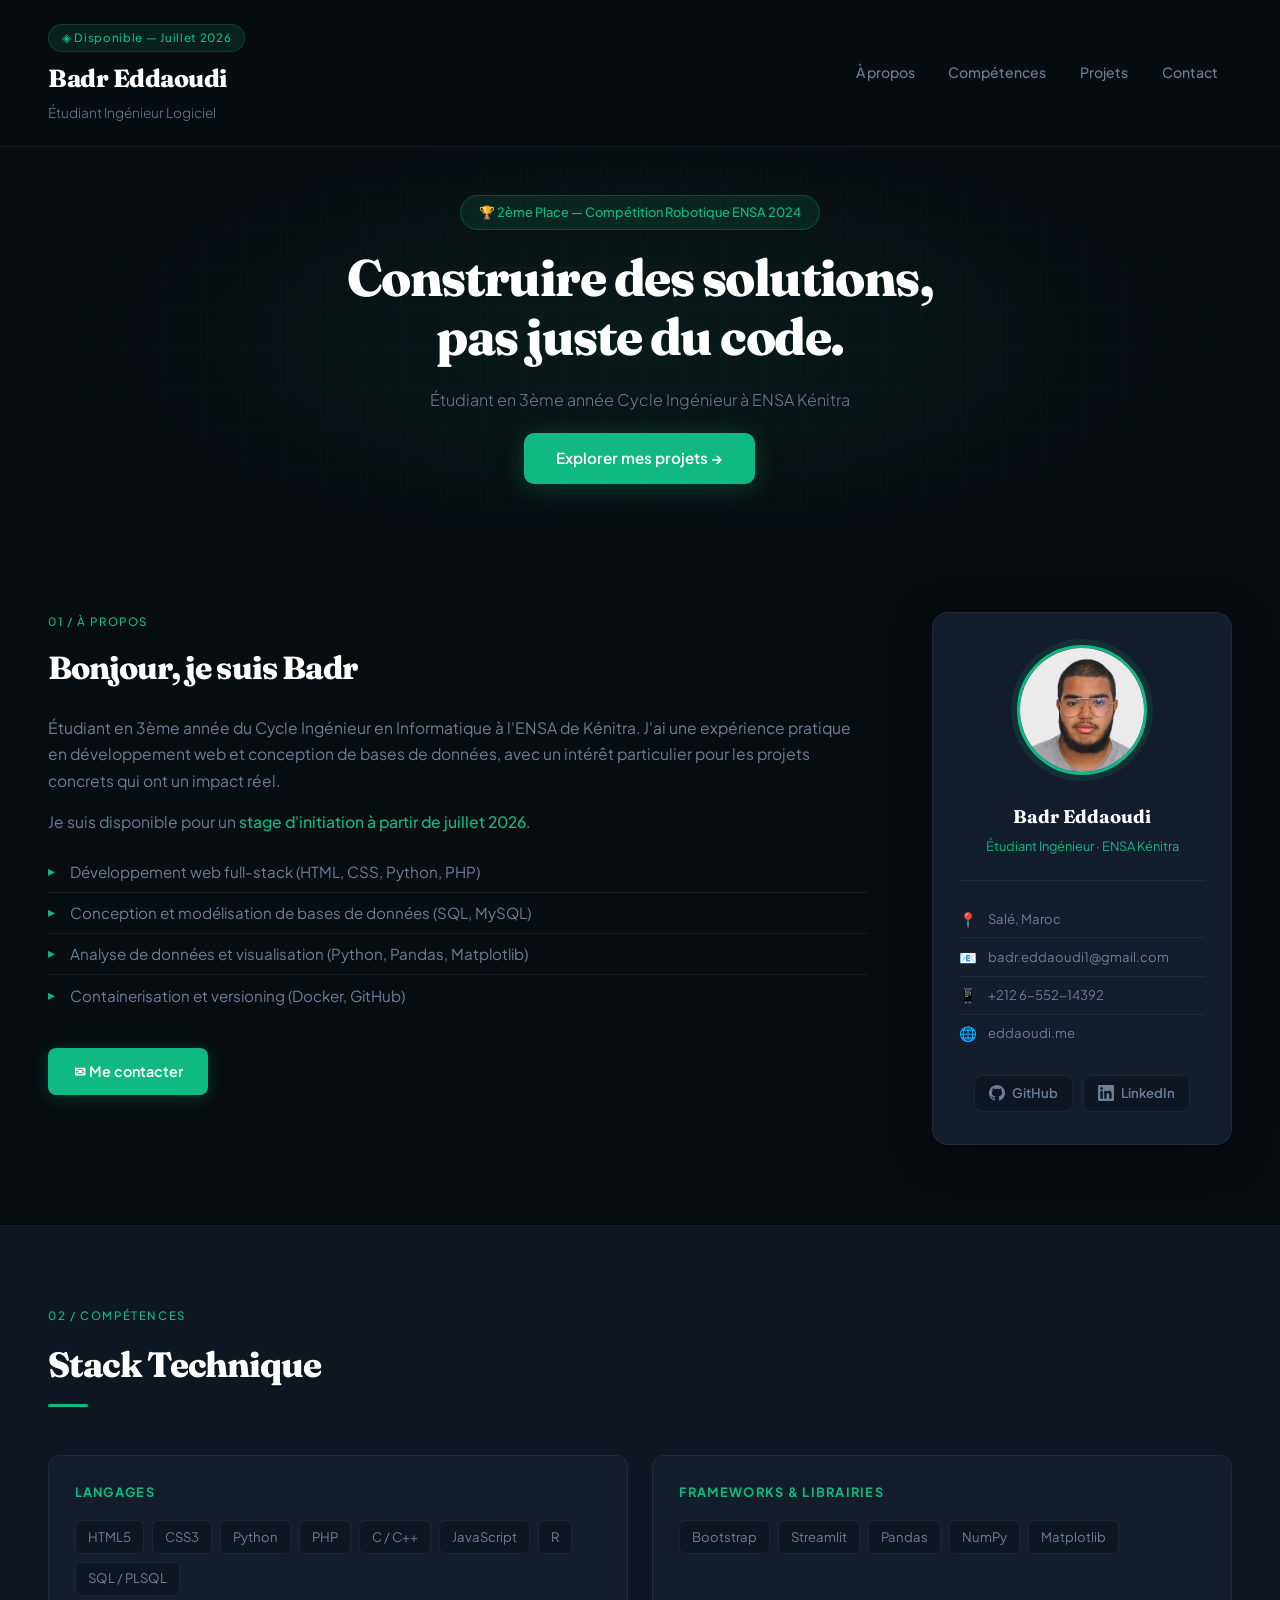
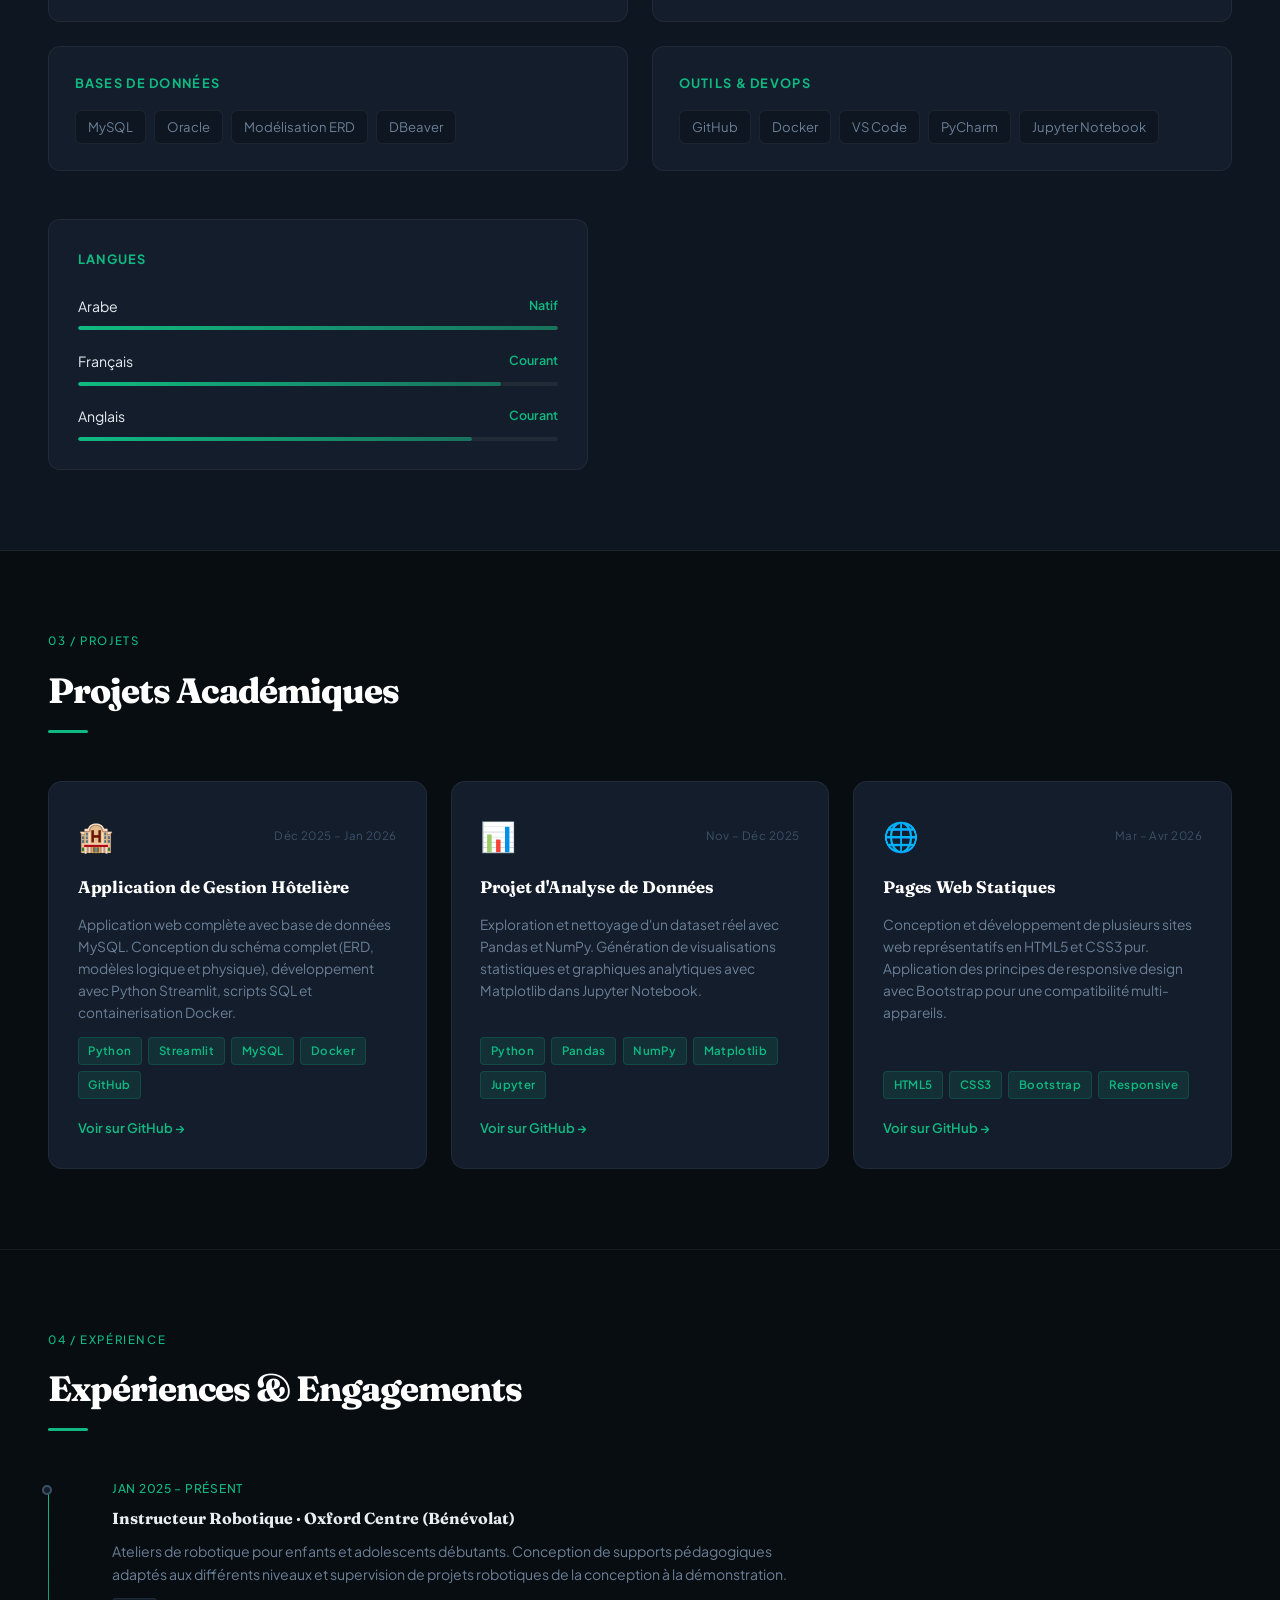
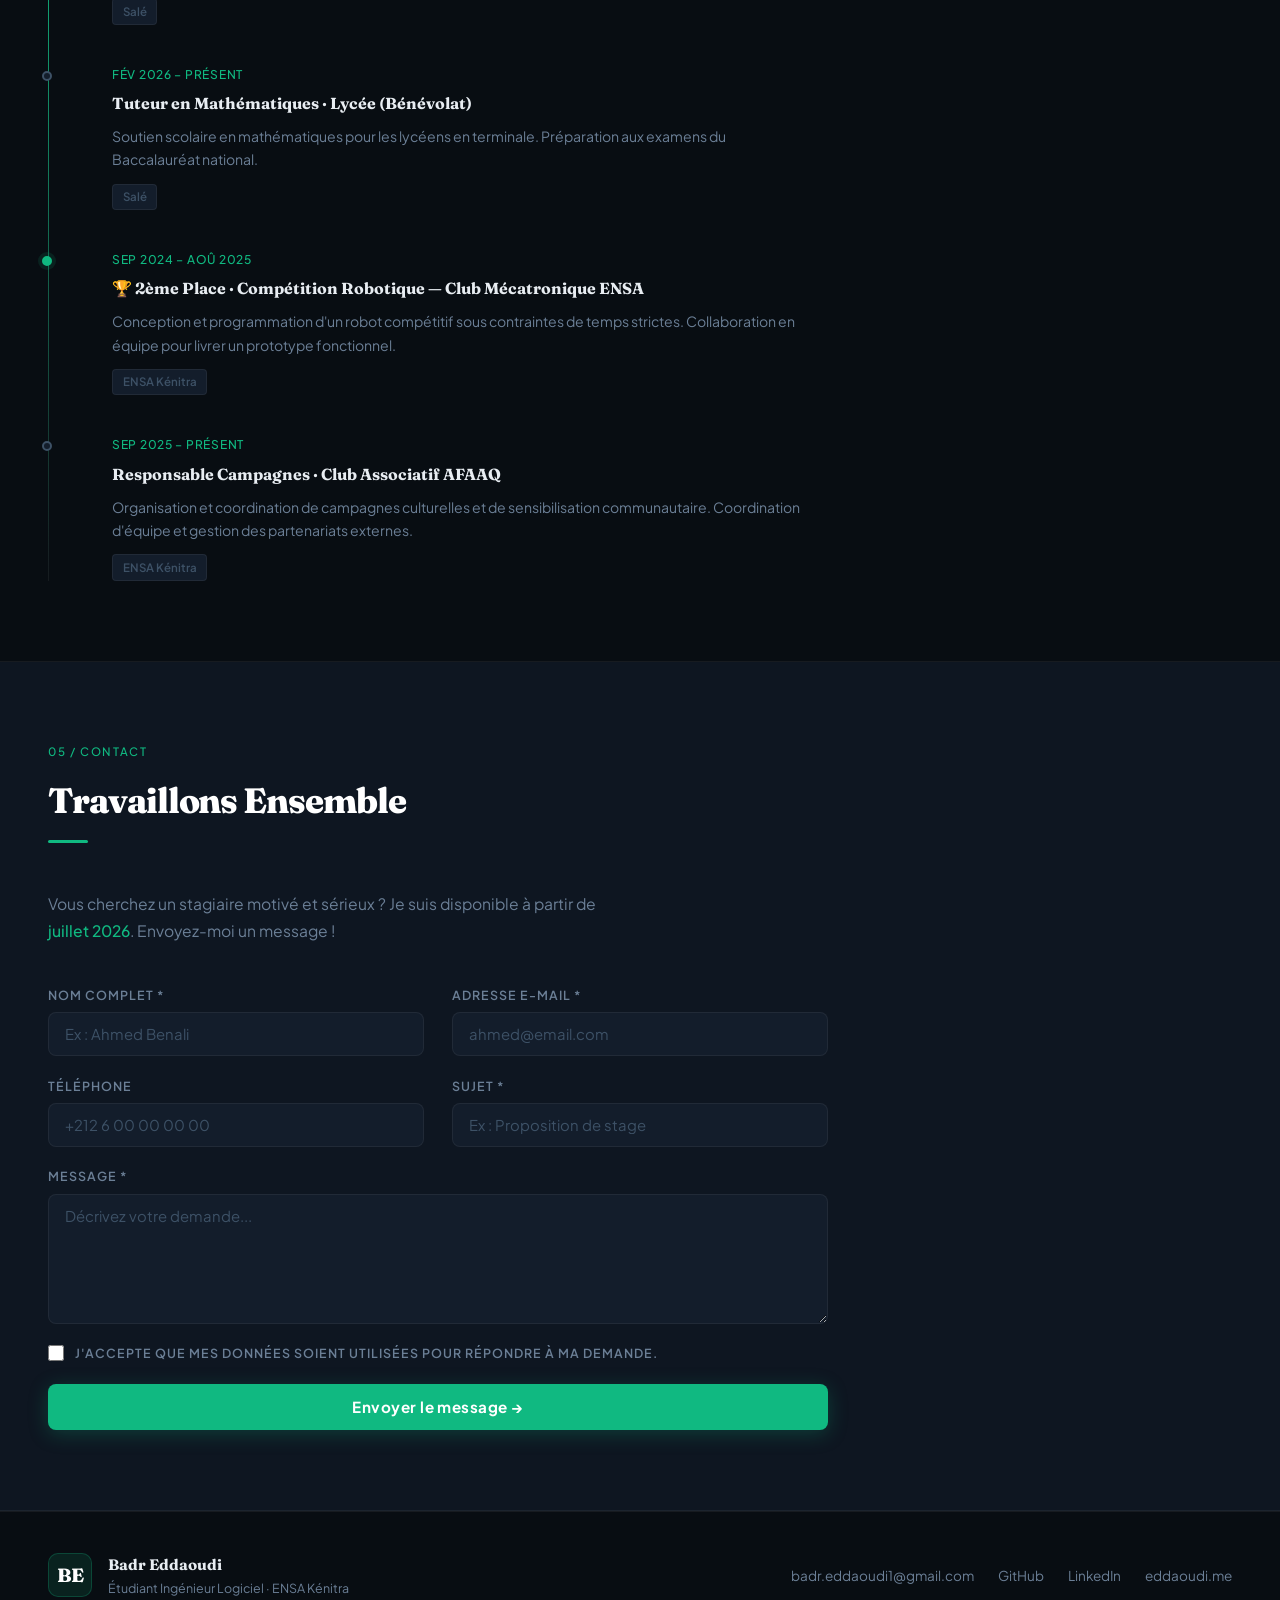
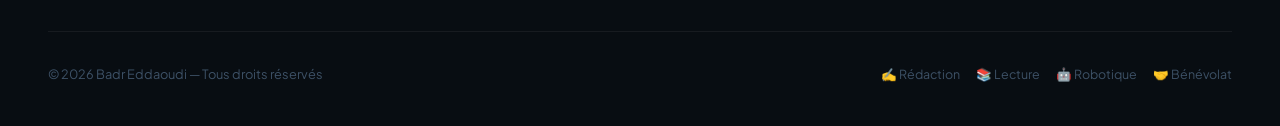
==== index.html @ dc7d077b "Add files via upload" ====
<!DOCTYPE html>
<html lang="fr">
<head>
  <meta charset="UTF-8">
  <meta name="viewport" content="width=device-width, initial-scale=1.0">
  <title>Badr Eddaoudi — Portfolio</title>
  <link href="https://fonts.googleapis.com/css2?family=Plus+Jakarta+Sans:wght@300;400;500;600;700;800&family=Fraunces:ital,opsz,wght@0,9..144,300;0,9..144,600;0,9..144,700;1,9..144,300&display=swap" rel="stylesheet">
  <link rel="stylesheet" href="style.css">
</head>
<body>

  <!-- HEADER -->
  <header>
    <div class="header-identite">
      <span class="header-tag">◈ Disponible — Juillet 2026</span>
      <h1>Badr Eddaoudi</h1>
      <h2>Étudiant Ingénieur Logiciel</h2>
    </div>
    <nav>
      <a href="#apropos">À propos</a>
      <a href="#competences">Compétences</a>
      <a href="#projets">Projets</a>
      <a href="#contact">Contact</a>
    </nav>
  </header>

  <!-- BANNIÈRE HERO -->
  <div id="banniere">
    <div class="banniere-overlay">
      <div class="hero-badge">🏆 2ème Place — Compétition Robotique ENSA 2024</div>
      <h2 class="hero-title">Construire des solutions,<br>pas juste du code.</h2>
      <p class="hero-sub">Étudiant en 3ème année Cycle Ingénieur à ENSA Kénitra</p>
      <a href="#projets" class="bouton-banniere">Explorer mes projets →</a>
    </div>
    <div class="hero-grid-bg"></div>
  </div>

  <!-- SECTION : À PROPOS -->
  <section id="apropos">
    <article>
      <div class="section-label">01 / À PROPOS</div>
      <h3>Bonjour, je suis Badr</h3>
      <p>
        Étudiant en 3ème année du Cycle Ingénieur en Informatique à l'ENSA de Kénitra.
        J'ai une expérience pratique en développement web et conception de bases de données,
        avec un intérêt particulier pour les projets concrets qui ont un impact réel.
      </p>
      <p>Je suis disponible pour un <strong>stage d'initiation à partir de juillet 2026</strong>.</p>
      <ul>
        <li>Développement web full-stack (HTML, CSS, Python, PHP)</li>
        <li>Conception et modélisation de bases de données (SQL, MySQL)</li>
        <li>Analyse de données et visualisation (Python, Pandas, Matplotlib)</li>
        <li>Containerisation et versioning (Docker, GitHub)</li>
      </ul>
      <div class="apropos-actions">
        <a href="#contact" class="btn-primary">✉ Me contacter</a>
      </div>
    </article>

    <aside>
      <div class="profil-card">
        <div class="profil-photo">
          <img src="[data-uri]" alt="Photo de Badr Eddaoudi">
          <div class="photo-ring"></div>
        </div>
        <h3>Badr Eddaoudi</h3>
        <p class="profil-titre">Étudiant Ingénieur · ENSA Kénitra</p>
        <div class="profil-infos">
          <div class="info-ligne"><span class="info-ico">📍</span><span>Salé, Maroc</span></div>
          <div class="info-ligne"><span class="info-ico">📧</span><span>badr.eddaoudi1@gmail.com</span></div>
          <div class="info-ligne"><span class="info-ico">📱</span><span>+212 6-552-14392</span></div>
          <div class="info-ligne"><span class="info-ico">🌐</span><span>eddaoudi.me</span></div>
        </div>
        <div class="reseaux">
          <a href="https://github.com/BadrEddaoudi" target="_blank" class="reseau-lien">
            <svg width="16" height="16" viewBox="0 0 24 24" fill="currentColor"><path d="M12 0C5.374 0 0 5.373 0 12c0 5.302 3.438 9.8 8.207 11.387.599.111.793-.261.793-.577v-2.234c-3.338.726-4.033-1.416-4.033-1.416-.546-1.387-1.333-1.756-1.333-1.756-1.089-.745.083-.729.083-.729 1.205.084 1.839 1.237 1.839 1.237 1.07 1.834 2.807 1.304 3.492.997.107-.775.418-1.305.762-1.604-2.665-.305-5.467-1.334-5.467-5.931 0-1.311.469-2.381 1.236-3.221-.124-.303-.535-1.524.117-3.176 0 0 1.008-.322 3.301 1.23A11.509 11.509 0 0112 5.803c1.02.005 2.047.138 3.006.404 2.291-1.552 3.297-1.23 3.297-1.23.653 1.653.242 2.874.118 3.176.77.84 1.235 1.911 1.235 3.221 0 4.609-2.807 5.624-5.479 5.921.43.372.823 1.102.823 2.222v3.293c0 .319.192.694.801.576C20.566 21.797 24 17.3 24 12c0-6.627-5.373-12-12-12z"/></svg>
            GitHub
          </a>
          <a href="https://www.linkedin.com/in/badreddaoudi/" target="_blank" class="reseau-lien reseau-linkedin">
            <svg width="16" height="16" viewBox="0 0 24 24" fill="currentColor"><path d="M20.447 20.452h-3.554v-5.569c0-1.328-.027-3.037-1.852-3.037-1.853 0-2.136 1.445-2.136 2.939v5.667H9.351V9h3.414v1.561h.046c.477-.9 1.637-1.85 3.37-1.85 3.601 0 4.267 2.37 4.267 5.455v6.286zM5.337 7.433a2.062 2.062 0 01-2.063-2.065 2.064 2.064 0 112.063 2.065zm1.782 13.019H3.555V9h3.564v11.452zM22.225 0H1.771C.792 0 0 .774 0 1.729v20.542C0 23.227.792 24 1.771 24h20.451C23.2 24 24 23.227 24 22.271V1.729C24 .774 23.2 0 22.222 0h.003z"/></svg>
            LinkedIn
          </a>
        </div>
      </div>
    </aside>
  </section>

  <!-- SECTION : COMPÉTENCES -->
  <section id="competences">
    <div class="section-label">02 / COMPÉTENCES</div>
    <h3 class="titre-section">Stack Technique</h3>

    <div class="competences-grid">
      <div class="comp-groupe">
        <h4 class="comp-groupe-titre">Langages</h4>
        <div class="comp-tags">
          <span class="comp-tag">HTML5</span>
          <span class="comp-tag">CSS3</span>
          <span class="comp-tag">Python</span>
          <span class="comp-tag">PHP</span>
          <span class="comp-tag">C / C++</span>
          <span class="comp-tag">JavaScript</span>
          <span class="comp-tag">R</span>
          <span class="comp-tag">SQL / PLSQL</span>
        </div>
      </div>
      <div class="comp-groupe">
        <h4 class="comp-groupe-titre">Frameworks & Librairies</h4>
        <div class="comp-tags">
          <span class="comp-tag">Bootstrap</span>
          <span class="comp-tag">Streamlit</span>
          <span class="comp-tag">Pandas</span>
          <span class="comp-tag">NumPy</span>
          <span class="comp-tag">Matplotlib</span>
        </div>
      </div>
      <div class="comp-groupe">
        <h4 class="comp-groupe-titre">Bases de données</h4>
        <div class="comp-tags">
          <span class="comp-tag">MySQL</span>
          <span class="comp-tag">Oracle</span>
          <span class="comp-tag">Modélisation ERD</span>
          <span class="comp-tag">DBeaver</span>
        </div>
      </div>
      <div class="comp-groupe">
        <h4 class="comp-groupe-titre">Outils & DevOps</h4>
        <div class="comp-tags">
          <span class="comp-tag">GitHub</span>
          <span class="comp-tag">Docker</span>
          <span class="comp-tag">VS Code</span>
          <span class="comp-tag">PyCharm</span>
          <span class="comp-tag">Jupyter Notebook</span>
        </div>
      </div>
    </div>

    <!-- Barres de langues -->
    <div class="langues-bloc">
      <h4 class="comp-groupe-titre" style="margin-bottom:1.5rem;">Langues</h4>
      <div class="langue-item">
        <div class="langue-header"><span>Arabe</span><span class="langue-niveau">Natif</span></div>
        <div class="langue-bar"><div class="langue-fill" style="width:100%"></div></div>
      </div>
      <div class="langue-item">
        <div class="langue-header"><span>Français</span><span class="langue-niveau">Courant</span></div>
        <div class="langue-bar"><div class="langue-fill" style="width:88%"></div></div>
      </div>
      <div class="langue-item">
        <div class="langue-header"><span>Anglais</span><span class="langue-niveau">Courant</span></div>
        <div class="langue-bar"><div class="langue-fill" style="width:82%"></div></div>
      </div>
    </div>
  </section>

  <!-- SECTION : PROJETS -->
  <section id="projets">
    <div class="section-label">03 / PROJETS</div>
    <h3 class="titre-section">Projets Académiques</h3>

    <div class="grille-projets">

      <div class="carte-projet">
        <div class="projet-header">
          <div class="projet-icon">🏨</div>
          <div class="projet-date">Déc 2025 – Jan 2026</div>
        </div>
        <h4>Application de Gestion Hôtelière</h4>
        <p>Application web complète avec base de données MySQL. Conception du schéma complet (ERD, modèles logique et physique), développement avec Python Streamlit, scripts SQL et containerisation Docker.</p>
        <div class="projet-tags">
          <span class="tag">Python</span>
          <span class="tag">Streamlit</span>
          <span class="tag">MySQL</span>
          <span class="tag">Docker</span>
          <span class="tag">GitHub</span>
        </div>
        <a href="https://github.com/BadrEddaoudi" target="_blank" class="btn-projet">Voir sur GitHub →</a>
      </div>

      <div class="carte-projet">
        <div class="projet-header">
          <div class="projet-icon">📊</div>
          <div class="projet-date">Nov – Déc 2025</div>
        </div>
        <h4>Projet d'Analyse de Données</h4>
        <p>Exploration et nettoyage d'un dataset réel avec Pandas et NumPy. Génération de visualisations statistiques et graphiques analytiques avec Matplotlib dans Jupyter Notebook.</p>
        <div class="projet-tags">
          <span class="tag">Python</span>
          <span class="tag">Pandas</span>
          <span class="tag">NumPy</span>
          <span class="tag">Matplotlib</span>
          <span class="tag">Jupyter</span>
        </div>
        <a href="https://github.com/BadrEddaoudi" target="_blank" class="btn-projet">Voir sur GitHub →</a>
      </div>

      <div class="carte-projet">
        <div class="projet-header">
          <div class="projet-icon">🌐</div>
          <div class="projet-date">Mar – Avr 2026</div>
        </div>
        <h4>Pages Web Statiques</h4>
        <p>Conception et développement de plusieurs sites web représentatifs en HTML5 et CSS3 pur. Application des principes de responsive design avec Bootstrap pour une compatibilité multi-appareils.</p>
        <div class="projet-tags">
          <span class="tag">HTML5</span>
          <span class="tag">CSS3</span>
          <span class="tag">Bootstrap</span>
          <span class="tag">Responsive</span>
        </div>
        <a href="https://github.com/BadrEddaoudi" target="_blank" class="btn-projet">Voir sur GitHub →</a>
      </div>

    </div>
  </section>

  <!-- SECTION : EXPÉRIENCE & ENGAGEMENTS -->
  <section id="experience">
    <div class="section-label">04 / EXPÉRIENCE</div>
    <h3 class="titre-section">Expériences & Engagements</h3>

    <div class="timeline">

      <div class="timeline-item">
        <div class="timeline-dot"></div>
        <div class="timeline-content">
          <div class="timeline-date">Jan 2025 – Présent</div>
          <h4>Instructeur Robotique · Oxford Centre (Bénévolat)</h4>
          <p>Ateliers de robotique pour enfants et adolescents débutants. Conception de supports pédagogiques adaptés aux différents niveaux et supervision de projets robotiques de la conception à la démonstration.</p>
          <span class="timeline-tag">Salé</span>
        </div>
      </div>

      <div class="timeline-item">
        <div class="timeline-dot"></div>
        <div class="timeline-content">
          <div class="timeline-date">Fév 2026 – Présent</div>
          <h4>Tuteur en Mathématiques · Lycée (Bénévolat)</h4>
          <p>Soutien scolaire en mathématiques pour les lycéens en terminale. Préparation aux examens du Baccalauréat national.</p>
          <span class="timeline-tag">Salé</span>
        </div>
      </div>

      <div class="timeline-item">
        <div class="timeline-dot accent"></div>
        <div class="timeline-content">
          <div class="timeline-date">Sep 2024 – Aoû 2025</div>
          <h4>🏆 2ème Place · Compétition Robotique — Club Mécatronique ENSA</h4>
          <p>Conception et programmation d'un robot compétitif sous contraintes de temps strictes. Collaboration en équipe pour livrer un prototype fonctionnel.</p>
          <span class="timeline-tag">ENSA Kénitra</span>
        </div>
      </div>

      <div class="timeline-item">
        <div class="timeline-dot"></div>
        <div class="timeline-content">
          <div class="timeline-date">Sep 2025 – Présent</div>
          <h4>Responsable Campagnes · Club Associatif AFAAQ</h4>
          <p>Organisation et coordination de campagnes culturelles et de sensibilisation communautaire. Coordination d'équipe et gestion des partenariats externes.</p>
          <span class="timeline-tag">ENSA Kénitra</span>
        </div>
      </div>

    </div>
  </section>

  <!-- SECTION : CONTACT -->
  <section id="contact">
    <div class="section-label">05 / CONTACT</div>
    <h3 class="titre-section">Travaillons Ensemble</h3>
    <p class="contact-intro">Vous cherchez un stagiaire motivé et sérieux ? Je suis disponible à partir de <strong>juillet 2026</strong>. Envoyez-moi un message !</p>

    <form class="formulaire" action="https://formspree.io/f/mojrozzy" method="POST">
      <input type="hidden" name="_next" value="merci.html">

      <div class="champ">
        <label for="nom">Nom complet *</label>
        <input type="text" id="nom" name="nom" placeholder="Ex : Ahmed Benali" required minlength="3">
      </div>

      <div class="champ">
        <label for="email">Adresse e-mail *</label>
        <input type="email" id="email" name="email" placeholder="ahmed@email.com" required>
      </div>

      <div class="champ">
        <label for="telephone">Téléphone</label>
        <input type="tel" id="telephone" name="telephone" placeholder="+212 6 00 00 00 00">
      </div>

      <div class="champ">
        <label for="sujet">Sujet *</label>
        <input type="text" id="sujet" name="sujet" placeholder="Ex : Proposition de stage" required>
      </div>

      <div class="champ champ-large">
        <label for="message">Message *</label>
        <textarea id="message" name="message" rows="5" placeholder="Décrivez votre demande..." required minlength="20"></textarea>
      </div>

      <div class="champ champ-large">
        <label class="label-checkbox">
          <input type="checkbox" name="rgpd" required>
          J'accepte que mes données soient utilisées pour répondre à ma demande.
        </label>
      </div>

      <div class="champ champ-large">
        <button type="submit" class="bouton-envoyer">Envoyer le message →</button>
      </div>

    </form>
  </section>

  <!-- FOOTER -->
  <footer>
    <div class="footer-top">
      <div class="footer-brand">
        <span class="footer-logo">BE</span>
        <div>
          <p class="footer-name">Badr Eddaoudi</p>
          <p class="footer-tagline">Étudiant Ingénieur Logiciel · ENSA Kénitra</p>
        </div>
      </div>
      <div class="footer-links">
        <a href="mailto:badr.eddaoudi1@gmail.com">badr.eddaoudi1@gmail.com</a>
        <a href="https://github.com/BadrEddaoudi" target="_blank">GitHub</a>
        <a href="https://www.linkedin.com/in/badreddaoudi/" target="_blank">LinkedIn</a>
        <a href="https://eddaoudi.me" target="_blank">eddaoudi.me</a>
      </div>
    </div>
    <div class="footer-bottom">
      <p>© 2026 Badr Eddaoudi — Tous droits réservés</p>
      <div class="footer-interests">
        <span>✍ Rédaction</span>
        <span>📚 Lecture</span>
        <span>🤖 Robotique</span>
        <span>🤝 Bénévolat</span>
      </div>
    </div>
  </footer>

  <a href="#" id="top-btn" title="Retour en haut">↑</a>

  <script>
    // Smooth scroll
    document.querySelectorAll('a[href^="#"]').forEach(anchor => {
      anchor.addEventListener('click', function(e) {
        e.preventDefault();
        const target = document.querySelector(this.getAttribute('href'));
        if (target) target.scrollIntoView({ behavior: 'smooth' });
      });
    });

    // Top button visibility
    const topBtn = document.getElementById('top-btn');
    window.addEventListener('scroll', () => {
      topBtn.style.opacity = window.scrollY > 400 ? '1' : '0';
      topBtn.style.pointerEvents = window.scrollY > 400 ? 'auto' : 'none';
    });
    topBtn.style.opacity = '0';

    // Animate elements on scroll
    const observer = new IntersectionObserver((entries) => {
      entries.forEach(e => {
        if (e.isIntersecting) {
          e.target.classList.add('visible');
        }
      });
    }, { threshold: 0.1 });

    document.querySelectorAll('.carte-projet, .timeline-item, .comp-groupe, .carte-competence').forEach(el => {
      el.classList.add('fade-in');
      observer.observe(el);
    });
  </script>
</body>
</html>
---- style.css ----
/* ============================================================
   RESET & BASE
   ============================================================ */
*, *::before, *::after {
  box-sizing: border-box;
  margin: 0;
  padding: 0;
}

:root {
  --bg-deep:    #080d12;
  --bg-card:    #0e1621;
  --bg-raised:  #131d2b;
  --border:     rgba(255,255,255,0.06);
  --accent:     #10b981;
  --accent-dim: rgba(16,185,129,0.12);
  --accent-glow:rgba(16,185,129,0.25);
  --text-main:  #e8edf2;
  --text-muted: #6b7f96;
  --text-dim:   #3d5166;
}

html { scroll-behavior: smooth; }

body {
  background-color: var(--bg-deep);
  color: var(--text-main);
  font-family: 'Plus Jakarta Sans', sans-serif;
  line-height: 1.7;
  overflow-x: hidden;
}

h1, h2, h3, h4, .titre-section { font-family: 'Fraunces', serif; }
a { color: inherit; text-decoration: none; }

/* HEADER */
header {
  display: flex;
  justify-content: space-between;
  align-items: center;
  padding: 1.4rem 3rem;
  background: rgba(8,13,18,0.85);
  backdrop-filter: blur(16px);
  border-bottom: 1px solid var(--border);
  position: sticky;
  top: 0;
  z-index: 100;
}

.header-tag {
  display: inline-block;
  font-size: 0.72rem;
  font-weight: 500;
  color: var(--accent);
  background: var(--accent-dim);
  border: 1px solid rgba(16,185,129,0.2);
  border-radius: 50px;
  padding: 0.2rem 0.8rem;
  letter-spacing: 0.06em;
  margin-bottom: 0.3rem;
}

header h1 {
  font-size: 1.55rem;
  font-weight: 800;
  color: #fff;
  letter-spacing: -0.02em;
}

header h2 {
  font-family: 'Plus Jakarta Sans', sans-serif;
  font-size: 0.85rem;
  font-weight: 300;
  color: var(--text-muted);
  margin-top: 0.1rem;
}

nav { display: flex; gap: 0.3rem; align-items: center; }

nav a {
  font-family: 'Plus Jakarta Sans', sans-serif;
  font-size: 0.88rem;
  font-weight: 500;
  color: var(--text-muted);
  padding: 0.4rem 0.9rem;
  border-radius: 8px;
  transition: color 0.2s, background 0.2s;
}

nav a:hover { color: var(--text-main); background: var(--accent-dim); }

/* BANNIÈRE HERO */
#banniere {
  position: relative;
  min-height: 380px;
  display: flex;
  align-items: center;
  justify-content: center;
  overflow: hidden;
  background: var(--bg-deep);
}

.hero-grid-bg {
  position: absolute;
  inset: 0;
  background-image:
    linear-gradient(rgba(16,185,129,0.04) 1px, transparent 1px),
    linear-gradient(90deg, rgba(16,185,129,0.04) 1px, transparent 1px);
  background-size: 40px 40px;
  mask-image: radial-gradient(ellipse 70% 70% at 50% 50%, black 30%, transparent 100%);
}

#banniere::before {
  content: '';
  position: absolute;
  inset: 0;
  background: radial-gradient(ellipse 60% 80% at 50% 50%, rgba(16,185,129,0.08) 0%, transparent 70%);
}

.banniere-overlay {
  position: relative;
  z-index: 2;
  display: flex;
  flex-direction: column;
  align-items: center;
  text-align: center;
  gap: 1.2rem;
  padding: 3rem 2rem;
  max-width: 720px;
}

.hero-badge {
  display: inline-block;
  font-size: 0.8rem;
  font-weight: 500;
  color: var(--accent);
  background: var(--accent-dim);
  border: 1px solid rgba(16,185,129,0.25);
  border-radius: 50px;
  padding: 0.35rem 1.1rem;
}

.hero-title {
  font-family: 'Fraunces', serif;
  font-size: clamp(2rem, 5vw, 3.2rem);
  font-weight: 800;
  color: #fff;
  line-height: 1.15;
  letter-spacing: -0.03em;
}

.hero-sub { font-size: 1rem; color: var(--text-muted); font-weight: 300; }

.bouton-banniere {
  display: inline-block;
  background: var(--accent);
  color: #fff;
  padding: 0.8rem 2rem;
  border-radius: 10px;
  font-family: 'Plus Jakarta Sans', sans-serif;
  font-weight: 600;
  font-size: 0.95rem;
  transition: transform 0.25s, box-shadow 0.25s, opacity 0.25s;
  box-shadow: 0 4px 24px var(--accent-glow);
}

.bouton-banniere:hover { transform: translateY(-3px); box-shadow: 0 8px 32px var(--accent-glow); opacity: 0.92; }

/* SECTIONS */
section {
  padding: 5rem 3rem;
  border-bottom: 1px solid var(--border);
}

section:nth-child(odd)  { background-color: var(--bg-deep); }
section:nth-child(even) { background-color: var(--bg-card); }

.section-label {
  font-family: 'Plus Jakarta Sans', sans-serif;
  font-size: 0.72rem;
  font-weight: 500;
  letter-spacing: 0.14em;
  color: var(--accent);
  text-transform: uppercase;
  margin-bottom: 0.6rem;
}

.titre-section {
  font-size: clamp(1.6rem, 3vw, 2.2rem);
  font-weight: 800;
  color: #fff;
  letter-spacing: -0.03em;
  margin-bottom: 3rem;
}

.titre-section::after {
  content: '';
  display: block;
  width: 40px;
  height: 3px;
  background: var(--accent);
  margin: 0.6rem 0 0;
  border-radius: 2px;
}

/* À PROPOS */
#apropos {
  display: grid;
  grid-template-columns: 1fr 300px;
  gap: 4rem;
  align-items: start;
}

#apropos article h3 {
  font-size: 2rem;
  font-weight: 800;
  color: #fff;
  margin-bottom: 1.2rem;
  letter-spacing: -0.03em;
}

#apropos article p { color: var(--text-muted); margin-bottom: 0.9rem; font-size: 0.98rem; }
#apropos article strong { color: var(--accent); font-weight: 500; }

#apropos article ul { list-style: none; margin: 1rem 0 2rem; }

#apropos article ul li {
  color: var(--text-muted);
  padding: 0.45rem 0 0.45rem 1.4rem;
  position: relative;
  font-size: 0.95rem;
  border-bottom: 1px solid var(--border);
}

#apropos article ul li:last-child { border-bottom: none; }
#apropos article ul li::before { content: '▸'; color: var(--accent); position: absolute; left: 0; font-size: 0.85rem; }

.apropos-actions { display: flex; gap: 1rem; flex-wrap: wrap; }

.btn-primary {
  display: inline-block;
  background: var(--accent);
  color: #fff;
  padding: 0.7rem 1.6rem;
  border-radius: 8px;
  font-family: 'Plus Jakarta Sans', sans-serif;
  font-weight: 600;
  font-size: 0.9rem;
  transition: transform 0.2s, box-shadow 0.2s;
  box-shadow: 0 2px 16px var(--accent-glow);
}

.btn-primary:hover { transform: translateY(-2px); box-shadow: 0 6px 24px var(--accent-glow); }

.btn-secondary {
  display: inline-block;
  background: transparent;
  color: var(--text-muted);
  padding: 0.7rem 1.6rem;
  border-radius: 8px;
  border: 1px solid var(--border);
  font-family: 'Plus Jakarta Sans', sans-serif;
  font-weight: 600;
  font-size: 0.9rem;
  transition: color 0.2s, border-color 0.2s, background 0.2s;
}

.btn-secondary:hover { color: var(--text-main); border-color: var(--accent); background: var(--accent-dim); }

/* PROFIL CARD */
.profil-card {
  background: var(--bg-raised);
  border: 1px solid var(--border);
  border-radius: 16px;
  padding: 2rem 1.6rem;
  text-align: center;
  box-shadow: 0 8px 40px rgba(0,0,0,0.4);
  position: sticky;
  top: 90px;
}

.profil-photo { position: relative; display: inline-block; margin-bottom: 1.2rem; }

.profil-photo img {
  width: 130px;
  height: 130px;
  border-radius: 50%;
  object-fit: cover;
  object-position: center 50%;
  border: 3px solid var(--accent);
  box-shadow: 0 0 0 6px var(--accent-dim);
  display: block;
}

.profil-card h3 { font-size: 1.15rem; font-weight: 700; color: #fff; margin-bottom: 0.2rem; }
.profil-titre { font-size: 0.8rem; color: var(--accent); font-weight: 400; margin-bottom: 1.4rem !important; }

.profil-infos {
  text-align: left;
  margin-bottom: 1.4rem;
  border-top: 1px solid var(--border);
  padding-top: 1.2rem;
}

.info-ligne {
  display: flex;
  align-items: center;
  gap: 0.7rem;
  padding: 0.4rem 0;
  font-size: 0.82rem;
  color: var(--text-muted);
  border-bottom: 1px solid var(--border);
  word-break: break-all;
}

.info-ligne:last-child { border-bottom: none; }
.info-ico { flex-shrink: 0; font-size: 0.9rem; }

.reseaux { display: flex; justify-content: center; gap: 0.6rem; margin-top: 1rem; flex-wrap: wrap; }

.reseau-lien {
  display: inline-flex;
  align-items: center;
  gap: 0.4rem;
  font-size: 0.82rem;
  font-weight: 600;
  color: var(--text-muted);
  background: var(--bg-card);
  border: 1px solid var(--border);
  padding: 0.4rem 0.9rem;
  border-radius: 8px;
  transition: color 0.2s, border-color 0.2s, background 0.2s;
}

.reseau-lien:hover { color: #fff; border-color: var(--accent); background: var(--accent-dim); }
.reseau-linkedin:hover { color: #0a66c2; border-color: #0a66c2; background: rgba(10,102,194,0.1); }

/* COMPÉTENCES */
.competences-grid {
  display: grid;
  grid-template-columns: repeat(2, 1fr);
  gap: 1.5rem;
  margin-bottom: 3rem;
}

.comp-groupe {
  background: var(--bg-raised);
  border: 1px solid var(--border);
  border-radius: 12px;
  padding: 1.6rem;
  transition: border-color 0.2s, transform 0.2s;
}

.comp-groupe:hover { border-color: rgba(16,185,129,0.25); transform: translateY(-2px); }

.comp-groupe-titre {
  font-family: 'Plus Jakarta Sans', sans-serif;
  font-size: 0.8rem;
  font-weight: 700;
  letter-spacing: 0.1em;
  text-transform: uppercase;
  color: var(--accent);
  margin-bottom: 1rem;
}

.comp-tags { display: flex; flex-wrap: wrap; gap: 0.5rem; }

.comp-tag {
  font-size: 0.82rem;
  color: var(--text-muted);
  background: var(--bg-card);
  border: 1px solid var(--border);
  padding: 0.3rem 0.75rem;
  border-radius: 6px;
  transition: color 0.2s, border-color 0.2s;
}

.comp-tag:hover { color: var(--accent); border-color: rgba(16,185,129,0.3); }

/* LANGUES */
.langues-bloc {
  background: var(--bg-raised);
  border: 1px solid var(--border);
  border-radius: 12px;
  padding: 1.8rem;
  max-width: 540px;
}

.langue-item { margin-bottom: 1.2rem; }
.langue-item:last-child { margin-bottom: 0; }

.langue-header {
  display: flex;
  justify-content: space-between;
  font-size: 0.88rem;
  margin-bottom: 0.5rem;
  color: var(--text-main);
}

.langue-niveau { color: var(--accent); font-size: 0.78rem; font-weight: 600; }
.langue-bar { height: 4px; background: var(--border); border-radius: 4px; overflow: hidden; }

.langue-fill {
  height: 100%;
  background: linear-gradient(90deg, var(--accent), rgba(16,185,129,0.5));
  border-radius: 4px;
}

/* PROJETS */
.grille-projets {
  display: grid;
  grid-template-columns: repeat(3, 1fr);
  gap: 1.5rem;
}

.carte-projet {
  background: var(--bg-raised);
  border: 1px solid var(--border);
  border-radius: 14px;
  padding: 1.8rem;
  display: flex;
  flex-direction: column;
  gap: 0.8rem;
  transition: border-color 0.25s, transform 0.25s, box-shadow 0.25s;
}

.carte-projet:hover {
  border-color: rgba(16,185,129,0.3);
  transform: translateY(-4px);
  box-shadow: 0 12px 40px rgba(0,0,0,0.3);
}

.projet-header { display: flex; justify-content: space-between; align-items: center; }
.projet-icon { font-size: 1.8rem; }

.projet-date {
  font-size: 0.72rem;
  color: var(--text-dim);
  font-weight: 400;
  letter-spacing: 0.04em;
}

.carte-projet h4 { font-size: 1.05rem; font-weight: 700; color: #fff; letter-spacing: -0.01em; }
.carte-projet p { font-size: 0.86rem; color: var(--text-muted); line-height: 1.6; flex: 1; }

.projet-tags { display: flex; flex-wrap: wrap; gap: 0.4rem; }

.tag {
  font-size: 0.72rem;
  font-weight: 600;
  color: var(--accent);
  background: var(--accent-dim);
  border: 1px solid rgba(16,185,129,0.2);
  padding: 0.2rem 0.6rem;
  border-radius: 4px;
  letter-spacing: 0.03em;
}

.btn-projet { display: inline-block; font-size: 0.82rem; font-weight: 600; color: var(--accent); margin-top: 0.3rem; }
.btn-projet:hover { opacity: 0.75; }

/* TIMELINE */
#experience { background: var(--bg-deep) !important; }

.timeline { position: relative; max-width: 760px; padding-left: 2rem; }

.timeline::before {
  content: '';
  position: absolute;
  left: 0;
  top: 8px;
  bottom: 0;
  width: 1px;
  background: linear-gradient(to bottom, var(--accent), var(--border));
}

.timeline-item { position: relative; padding-left: 2rem; margin-bottom: 2.5rem; }
.timeline-item:last-child { margin-bottom: 0; }

.timeline-dot {
  position: absolute;
  left: -2.4rem;
  top: 6px;
  width: 10px;
  height: 10px;
  border-radius: 50%;
  background: var(--bg-raised);
  border: 2px solid var(--text-dim);
}

.timeline-dot.accent {
  background: var(--accent);
  border-color: var(--accent);
  box-shadow: 0 0 0 4px var(--accent-dim);
}

.timeline-item:hover .timeline-dot { border-color: var(--accent); }

.timeline-date {
  font-size: 0.75rem;
  color: var(--accent);
  font-weight: 500;
  letter-spacing: 0.06em;
  margin-bottom: 0.3rem;
  text-transform: uppercase;
}

.timeline-content h4 { font-size: 1rem; font-weight: 700; color: var(--text-main); margin-bottom: 0.5rem; }
.timeline-content p { font-size: 0.88rem; color: var(--text-muted); line-height: 1.65; margin-bottom: 0.6rem; }

.timeline-tag {
  display: inline-block;
  font-size: 0.72rem;
  font-weight: 600;
  color: var(--text-dim);
  background: var(--bg-raised);
  border: 1px solid var(--border);
  padding: 0.15rem 0.6rem;
  border-radius: 4px;
}

/* CONTACT */
#contact { background: var(--bg-card) !important; }

.contact-intro { color: var(--text-muted); font-size: 0.98rem; margin-bottom: 2.5rem; max-width: 560px; }
.contact-intro strong { color: var(--accent); font-weight: 500; }

.formulaire {
  display: grid;
  grid-template-columns: 1fr 1fr;
  gap: 1.2rem 1.8rem;
  max-width: 780px;
}

.champ { display: flex; flex-direction: column; gap: 0.4rem; }
.champ-large { grid-column: 1 / -1; }

.champ label {
  font-size: 0.78rem;
  font-weight: 600;
  color: var(--text-muted);
  letter-spacing: 0.08em;
  text-transform: uppercase;
}

.champ input, .champ textarea {
  background: var(--bg-raised);
  border: 1px solid var(--border);
  border-radius: 8px;
  color: var(--text-main);
  font-family: 'Plus Jakarta Sans', sans-serif;
  font-size: 0.93rem;
  padding: 0.75rem 1rem;
  outline: none;
  transition: border-color 0.2s, box-shadow 0.2s;
}

.champ input::placeholder, .champ textarea::placeholder { color: var(--text-dim); }
.champ input:focus, .champ textarea:focus { border-color: var(--accent); box-shadow: 0 0 0 3px var(--accent-glow); }
.champ textarea { resize: vertical; min-height: 130px; }

.label-checkbox {
  display: flex;
  align-items: flex-start;
  gap: 0.7rem;
  font-size: 0.85rem;
  color: var(--text-muted);
  cursor: pointer;
  text-transform: none;
  letter-spacing: normal;
  font-weight: 400;
}

.label-checkbox input[type="checkbox"] { width: 16px; height: 16px; margin-top: 0.15rem; accent-color: var(--accent); flex-shrink: 0; }

.bouton-envoyer {
  background: var(--accent);
  color: #fff;
  border: none;
  border-radius: 8px;
  padding: 0.85rem 2.2rem;
  font-family: 'Plus Jakarta Sans', sans-serif;
  font-size: 0.95rem;
  font-weight: 700;
  cursor: pointer;
  letter-spacing: 0.03em;
  transition: transform 0.2s, box-shadow 0.2s, opacity 0.2s;
  box-shadow: 0 4px 20px var(--accent-glow);
}

.bouton-envoyer:hover { transform: translateY(-2px); box-shadow: 0 8px 32px var(--accent-glow); opacity: 0.92; }

/* FOOTER */
footer {
  padding: 2.5rem 3rem;
  background: var(--bg-deep);
  border-top: 1px solid var(--border);
}

.footer-top {
  display: flex;
  justify-content: space-between;
  align-items: center;
  margin-bottom: 2rem;
  padding-bottom: 2rem;
  border-bottom: 1px solid var(--border);
  flex-wrap: wrap;
  gap: 1.5rem;
}

.footer-brand { display: flex; align-items: center; gap: 1rem; }

.footer-logo {
  font-family: 'Fraunces', serif;
  font-weight: 800;
  font-size: 1.2rem;
  color: #fff;
  background: var(--accent-dim);
  border: 1px solid rgba(16,185,129,0.25);
  width: 44px;
  height: 44px;
  display: flex;
  align-items: center;
  justify-content: center;
  border-radius: 10px;
}

.footer-name { font-family: 'Fraunces', serif; font-weight: 700; color: var(--text-main); font-size: 0.95rem; }
.footer-tagline { font-size: 0.78rem; color: var(--text-muted); }

.footer-links { display: flex; gap: 1.5rem; flex-wrap: wrap; }
.footer-links a { font-size: 0.85rem; color: var(--text-muted); transition: color 0.2s; }
.footer-links a:hover { color: var(--accent); }

.footer-bottom { display: flex; justify-content: space-between; align-items: center; flex-wrap: wrap; gap: 1rem; }
.footer-bottom p { font-size: 0.8rem; color: var(--text-dim); }
.footer-interests { display: flex; gap: 1rem; flex-wrap: wrap; }
.footer-interests span { font-size: 0.78rem; color: var(--text-dim); }

/* TOP BUTTON */
#top-btn {
  position: fixed;
  bottom: 2rem;
  right: 2rem;
  background: var(--bg-raised);
  border: 1px solid var(--border);
  color: var(--text-muted);
  width: 44px;
  height: 44px;
  border-radius: 10px;
  display: flex;
  align-items: center;
  justify-content: center;
  font-size: 1rem;
  font-weight: 700;
  box-shadow: 0 4px 20px rgba(0,0,0,0.4);
  transition: transform 0.2s, border-color 0.2s, color 0.2s, opacity 0.3s;
  z-index: 999;
}

#top-btn:hover { transform: translateY(-3px); border-color: var(--accent); color: var(--accent); }

/* ANIMATIONS */
.fade-in { opacity: 0; transform: translateY(20px); transition: opacity 0.5s ease, transform 0.5s ease; }
.fade-in.visible { opacity: 1; transform: translateY(0); }

.carte-projet:nth-child(2).fade-in { transition-delay: 0.1s; }
.carte-projet:nth-child(3).fade-in { transition-delay: 0.2s; }
.comp-groupe:nth-child(2).fade-in  { transition-delay: 0.08s; }
.comp-groupe:nth-child(3).fade-in  { transition-delay: 0.16s; }
.comp-groupe:nth-child(4).fade-in  { transition-delay: 0.24s; }
.timeline-item:nth-child(2).fade-in { transition-delay: 0.1s; }
.timeline-item:nth-child(3).fade-in { transition-delay: 0.2s; }
.timeline-item:nth-child(4).fade-in { transition-delay: 0.3s; }

/* RESPONSIVE */
@media (max-width: 900px) {
  #apropos { grid-template-columns: 1fr; }
  .profil-card { position: static; }
  .grille-projets { grid-template-columns: 1fr; }
  .competences-grid { grid-template-columns: 1fr; }
}

@media (max-width: 768px) {
  header { flex-direction: column; text-align: center; padding: 1.2rem 1.5rem; gap: 0.8rem; }
  nav { flex-wrap: wrap; justify-content: center; gap: 0.3rem; }
  section { padding: 3rem 1.5rem; }
  footer  { padding: 2rem 1.5rem; }
  .formulaire { grid-template-columns: 1fr; }
  .champ-large { grid-column: 1; }
  .footer-top { flex-direction: column; align-items: flex-start; }
  .footer-bottom { flex-direction: column; align-items: flex-start; }
}

@media (max-width: 480px) {
  #banniere { min-height: 280px; }
  .hero-title { font-size: 1.8rem; }
  header h1  { font-size: 1.2rem; }
  .titre-section { font-size: 1.4rem; }
}
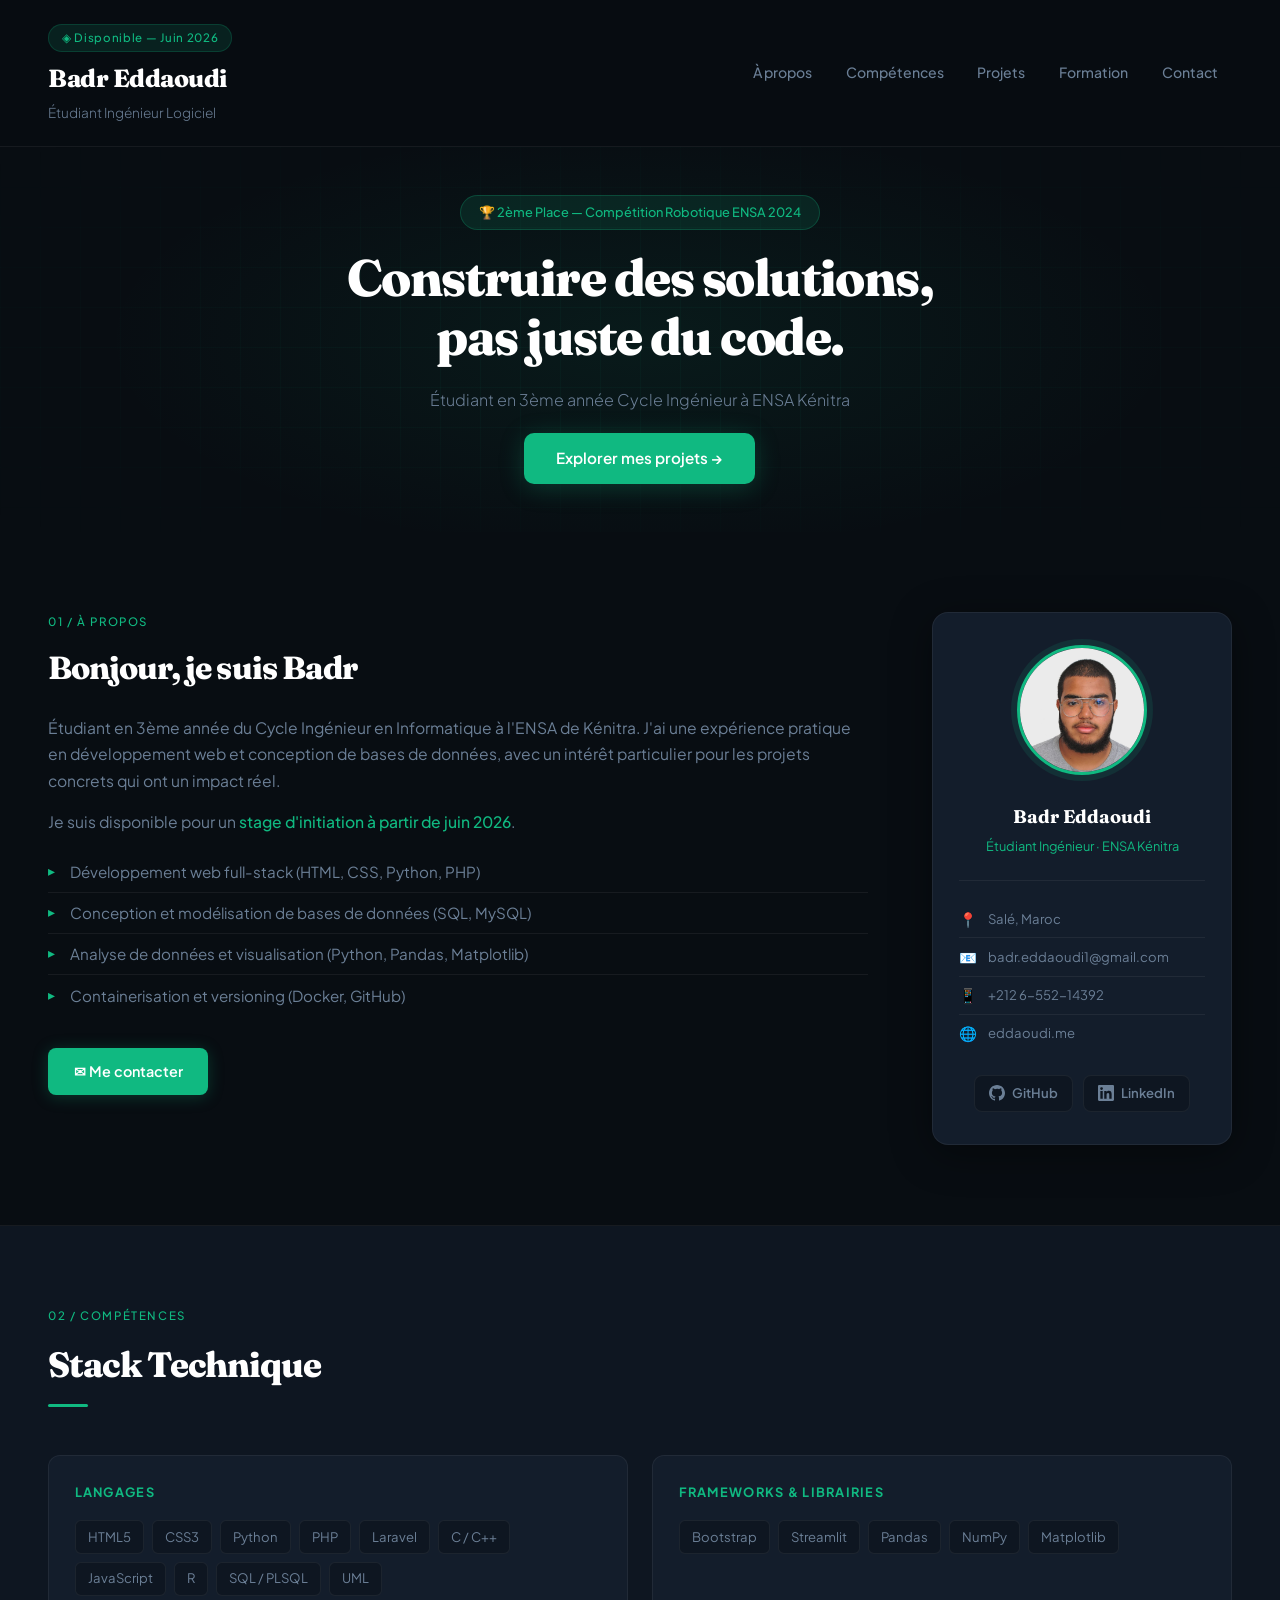
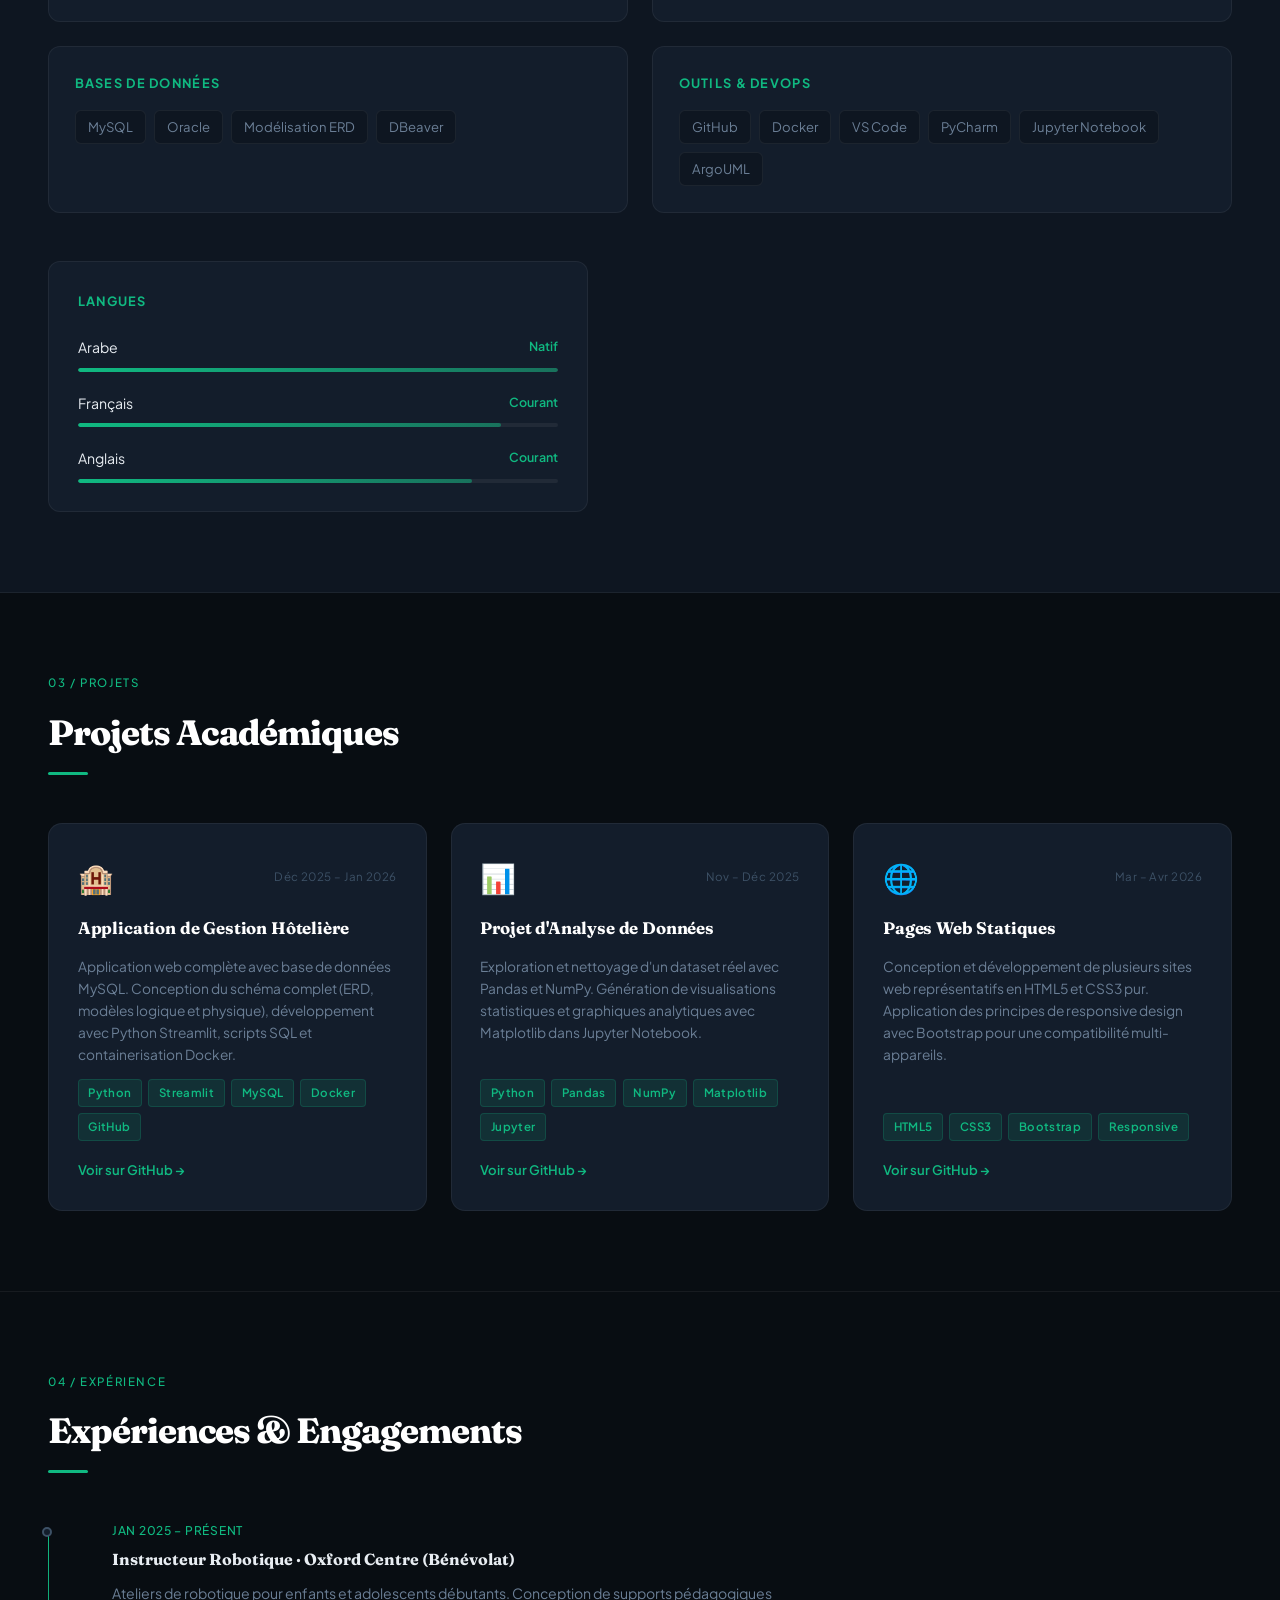
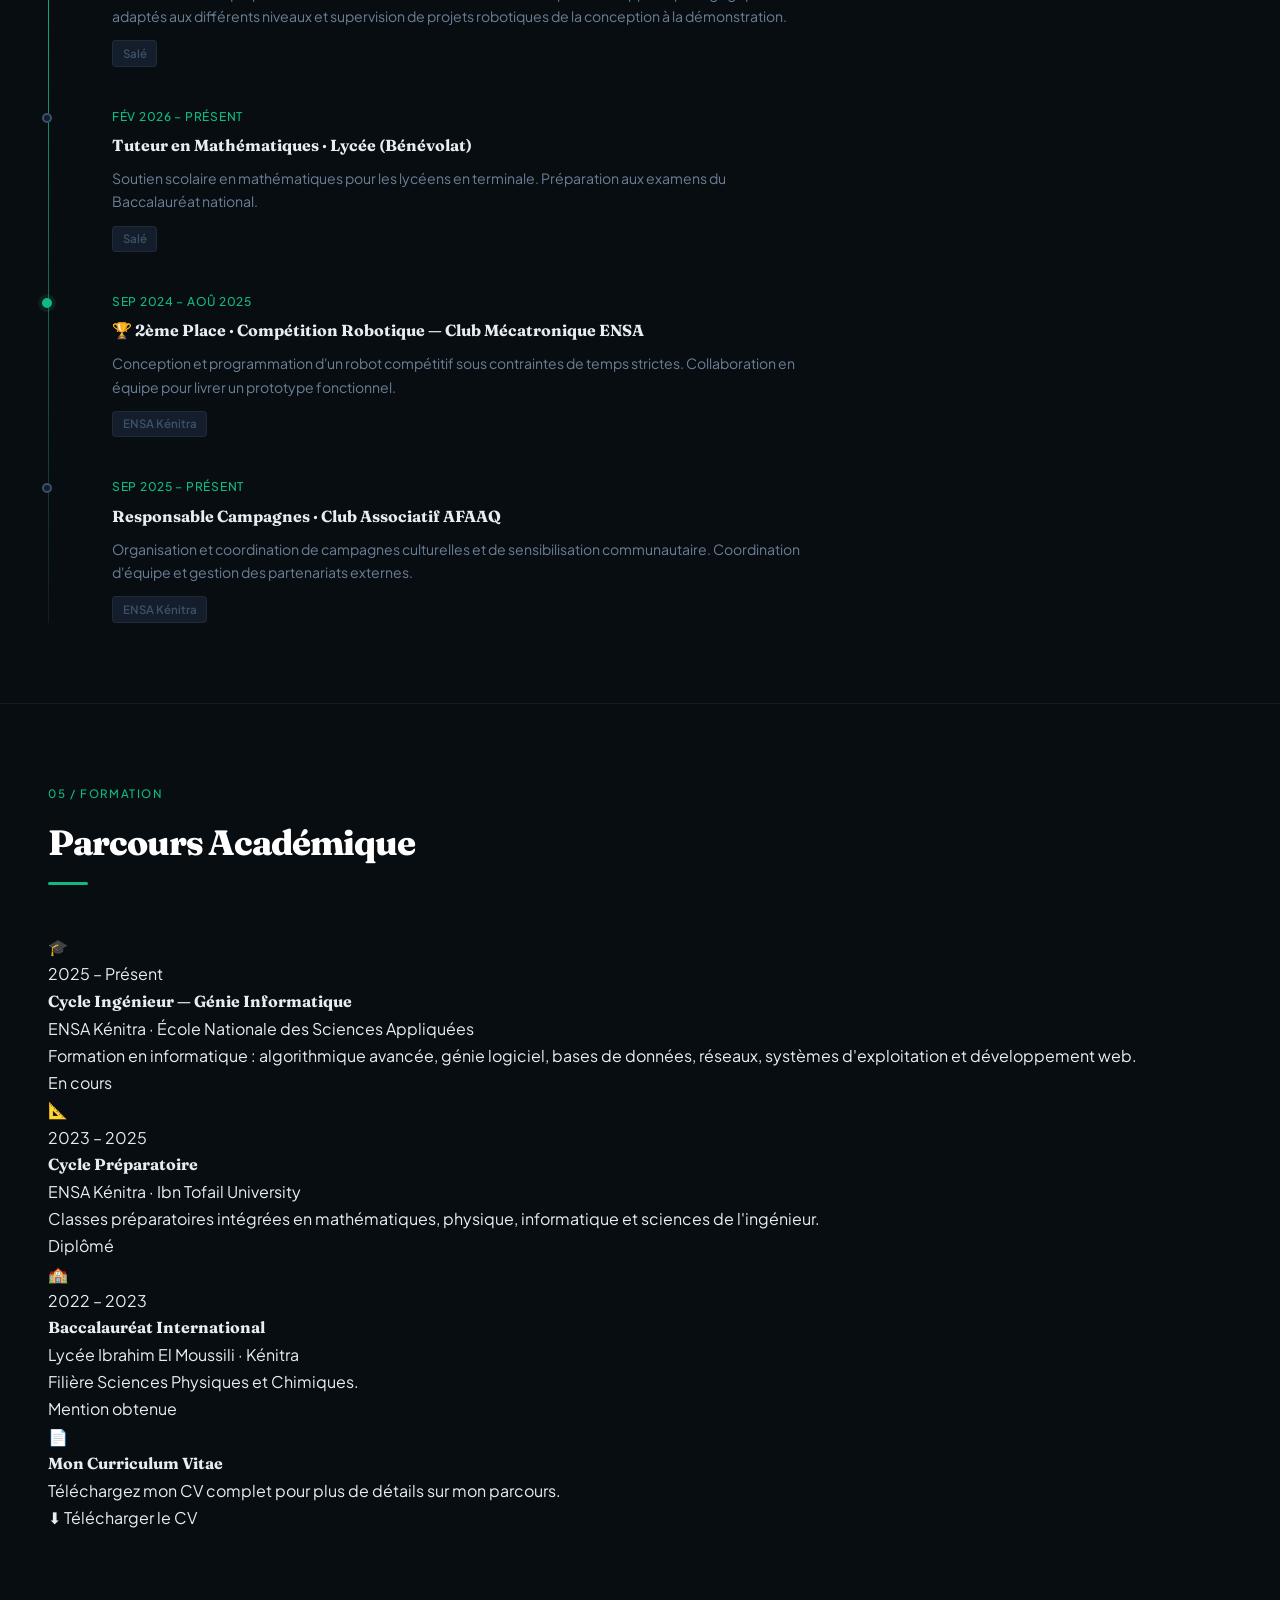
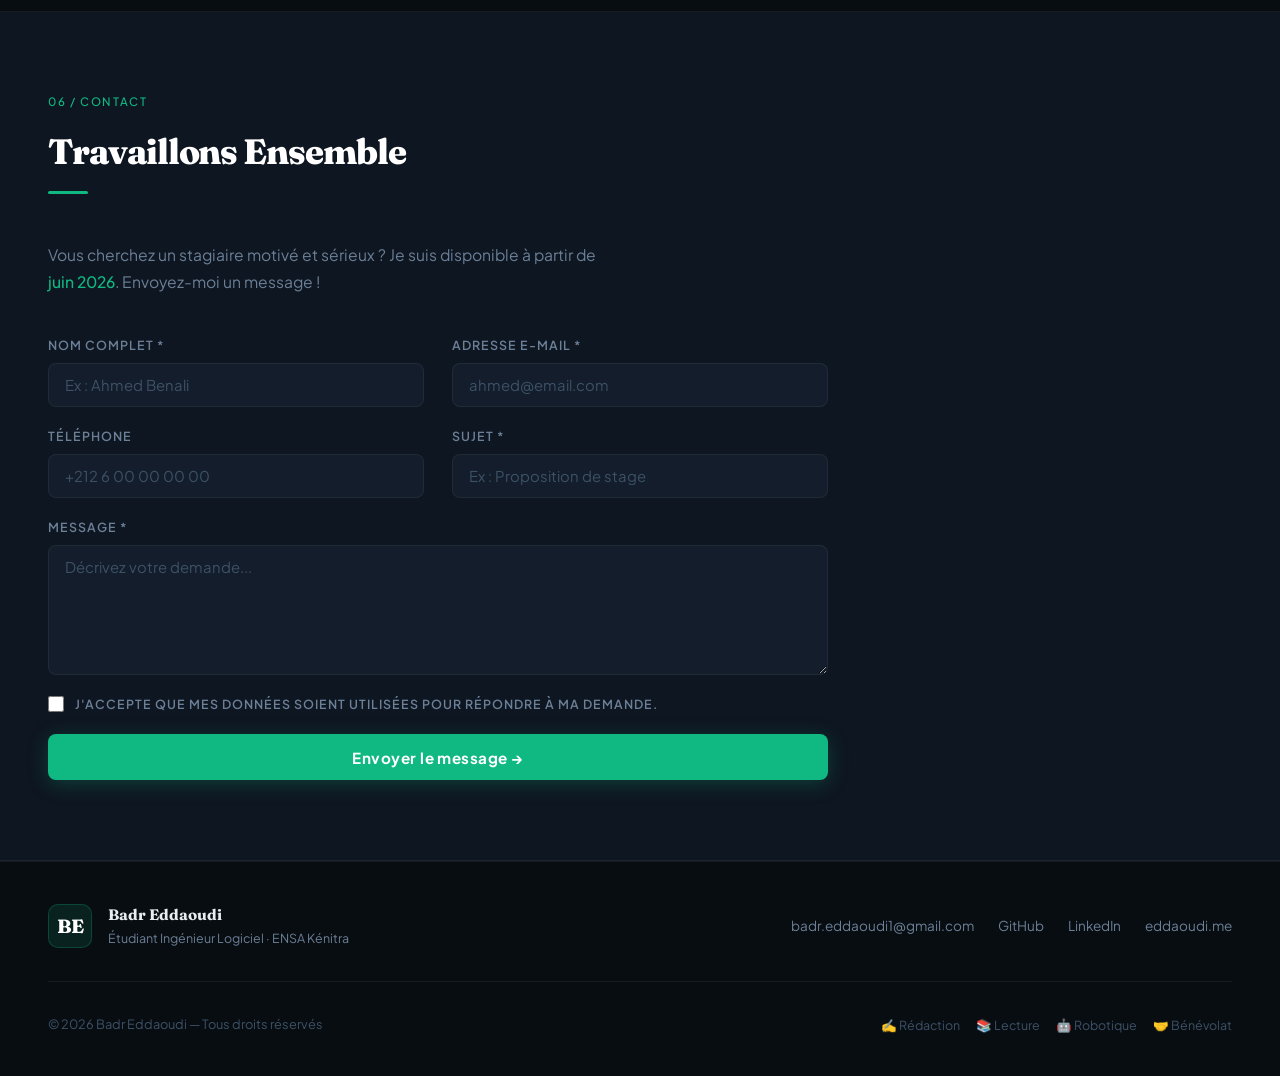
==== commit 093d5acf: "Update index.html" ====
--- a/index.html
+++ b/index.html
@@ -12,7 +12,7 @@
   <!-- HEADER -->
   <header>
     <div class="header-identite">
-      <span class="header-tag">◈ Disponible — Juillet 2026</span>
+      <span class="header-tag">◈ Disponible — Juin 2026</span>
       <h1>Badr Eddaoudi</h1>
       <h2>Étudiant Ingénieur Logiciel</h2>
     </div>
@@ -20,6 +20,7 @@
       <a href="#apropos">À propos</a>
       <a href="#competences">Compétences</a>
       <a href="#projets">Projets</a>
+      <a href="#education">Formation</a>
       <a href="#contact">Contact</a>
     </nav>
   </header>
@@ -45,7 +46,7 @@
         J'ai une expérience pratique en développement web et conception de bases de données,
         avec un intérêt particulier pour les projets concrets qui ont un impact réel.
       </p>
-      <p>Je suis disponible pour un <strong>stage d'initiation à partir de juillet 2026</strong>.</p>
+      <p>Je suis disponible pour un <strong>stage d'initiation à partir de juin 2026</strong>.</p>
       <ul>
         <li>Développement web full-stack (HTML, CSS, Python, PHP)</li>
         <li>Conception et modélisation de bases de données (SQL, MySQL)</li>
@@ -98,10 +99,12 @@
           <span class="comp-tag">CSS3</span>
           <span class="comp-tag">Python</span>
           <span class="comp-tag">PHP</span>
+          <span class="comp-tag">Laravel</span>
           <span class="comp-tag">C / C++</span>
           <span class="comp-tag">JavaScript</span>
           <span class="comp-tag">R</span>
           <span class="comp-tag">SQL / PLSQL</span>
+          <span class="comp-tag">UML</span>
         </div>
       </div>
       <div class="comp-groupe">
@@ -131,6 +134,7 @@
           <span class="comp-tag">VS Code</span>
           <span class="comp-tag">PyCharm</span>
           <span class="comp-tag">Jupyter Notebook</span>
+          <span class="comp-tag">ArgoUML</span>
         </div>
       </div>
     </div>
@@ -263,11 +267,68 @@
     </div>
   </section>
 
+  <!-- SECTION : FORMATION -->
+<section id="education">
+  <div class="section-label">05 / FORMATION</div>
+  <h3 class="titre-section">Parcours Académique</h3>
+
+  <div class="education-grid">
+
+    <div class="education-card current">
+      <div class="edu-header">
+        <div class="edu-icon">🎓</div>
+        <div class="edu-date">2025 – Présent</div>
+      </div>
+      <h4>Cycle Ingénieur — Génie Informatique</h4>
+      <p class="edu-school">ENSA Kénitra · École Nationale des Sciences Appliquées</p>
+      <p class="edu-desc">Formation en informatique : algorithmique avancée, génie logiciel, bases de données, réseaux, systèmes d'exploitation et développement web.</p>
+      <span class="edu-badge current-badge">En cours</span>
+    </div>
+
+    <div class="education-card">
+      <div class="edu-header">
+        <div class="edu-icon">📐</div>
+        <div class="edu-date">2023 – 2025</div>
+      </div>
+      <h4>Cycle Préparatoire</h4>
+      <p class="edu-school">ENSA Kénitra · Ibn Tofail University</p>
+      <p class="edu-desc">Classes préparatoires intégrées en mathématiques, physique, informatique et sciences de l'ingénieur.</p>
+      <span class="edu-badge">Diplômé</span>
+    </div>
+
+    <div class="education-card">
+      <div class="edu-header">
+        <div class="edu-icon">🏫</div>
+        <div class="edu-date">2022 – 2023</div>
+      </div>
+      <h4>Baccalauréat International</h4>
+      <p class="edu-school">Lycée Ibrahim El Moussili · Kénitra</p>
+      <p class="edu-desc">Filière Sciences Physiques et Chimiques.</p>
+      <span class="edu-badge">Mention obtenue</span>
+    </div>
+
+  </div>
+
+  <div class="cv-download">
+    <div class="cv-content">
+      <div class="cv-icon">📄</div>
+      <div>
+        <h4>Mon Curriculum Vitae</h4>
+        <p>Téléchargez mon CV complet pour plus de détails sur mon parcours.</p>
+      </div>
+    </div>
+    <a href="cv.pdf" download="CV_Badr_Eddaoudi.pdf" class="btn-cv">
+      ⬇ Télécharger le CV
+    </a>
+  </div>
+
+</section>
+
   <!-- SECTION : CONTACT -->
   <section id="contact">
-    <div class="section-label">05 / CONTACT</div>
+    <div class="section-label">06 / CONTACT</div>
     <h3 class="titre-section">Travaillons Ensemble</h3>
-    <p class="contact-intro">Vous cherchez un stagiaire motivé et sérieux ? Je suis disponible à partir de <strong>juillet 2026</strong>. Envoyez-moi un message !</p>
+    <p class="contact-intro">Vous cherchez un stagiaire motivé et sérieux ? Je suis disponible à partir de <strong>juin 2026</strong>. Envoyez-moi un message !</p>
 
     <form class="formulaire" action="https://formspree.io/f/mojrozzy" method="POST">
       <input type="hidden" name="_next" value="merci.html">
@@ -374,4 +435,4 @@
     });
   </script>
 </body>
-</html>+</html>
